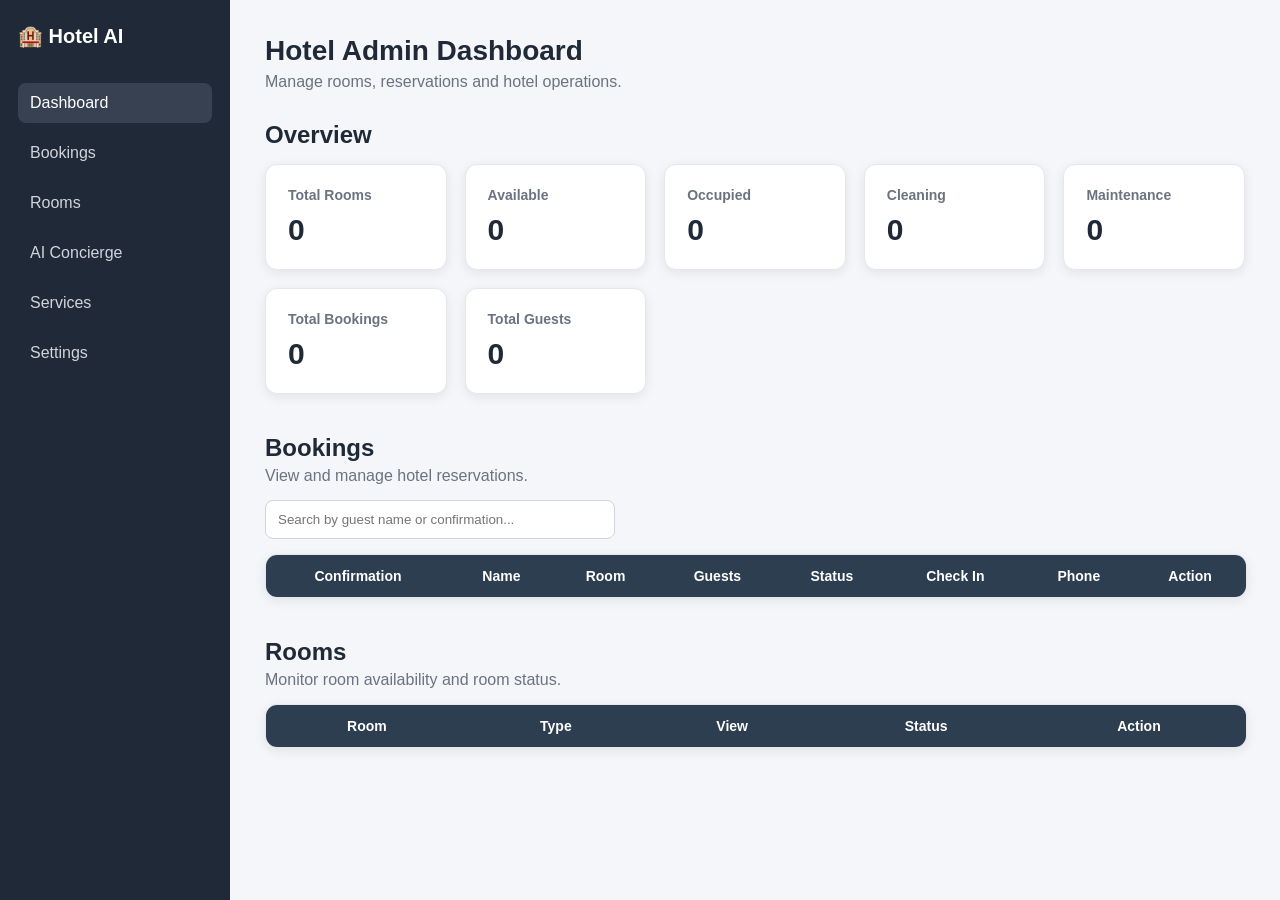
==== admin/index.html @ f5a08941 "Initial public hotel concierge demo" ====
<!DOCTYPE html>
<html lang="en">

<head>
    <meta charset="UTF-8">
    <meta name="viewport" content="width=device-width, initial-scale=1.0">

    <title>Hotel Admin Dashboard</title>

    <link rel="stylesheet" href="style.css">
</head>

<body>

    <div class="dashboard-layout">

        <!-- SIDEBAR -->
        <aside class="sidebar">

            <div class="sidebar-brand">
                🏨 Hotel AI
            </div>

            <nav class="sidebar-nav">

                <a href="#dashboard" class="active">
                    Dashboard
                </a>

                <a href="#bookingsSection">
                    Bookings
                </a>

                <a href="#roomsSection">
                    Rooms
                </a>

                <a href="#">
                    AI Concierge
                </a>

                <a href="#">
                    Services
                </a>

                <a href="#">
                    Settings
                </a>

            </nav>

        </aside>


        <!-- MAIN DASHBOARD -->
        <main class="main-content" id="dashboard">

            <!-- HEADER -->
            <div class="page-header">

                <div>
                    <h1>Hotel Admin Dashboard</h1>

                    <p>
                        Manage rooms, reservations and hotel operations.
                    </p>
                </div>

            </div>


            <!-- STATISTICS -->
            <section class="overview-section">

                <div class="section-header">
                    <h2>Overview</h2>
                </div>

                <div class="stats">

                    <div class="card">
                        <h3>Total Rooms</h3>
                        <p id="totalRooms">0</p>
                    </div>

                    <div class="card">
                        <h3>Available</h3>
                        <p id="availableRooms">0</p>
                    </div>

                    <div class="card">
                        <h3>Occupied</h3>
                        <p id="occupiedRooms">0</p>
                    </div>

                    <div class="card">
                        <h3>Cleaning</h3>
                        <p id="cleaningRooms">0</p>
                    </div>

                    <div class="card">
                        <h3>Maintenance</h3>
                        <p id="maintenanceRooms">0</p>
                    </div>

                    <div class="card">
                        <h3>Total Bookings</h3>
                        <p id="totalBookings">0</p>
                    </div>

                    <div class="card">
                        <h3>Total Guests</h3>
                        <p id="totalGuests">0</p>
                    </div>

                </div>

            </section>


            <!-- BOOKINGS -->
            <section id="bookingsSection">

                <div class="section-header">

                    <div>
                        <h2>Bookings</h2>

                        <p>
                            View and manage hotel reservations.
                        </p>
                    </div>

                </div>


                <!-- SEARCH -->
                <div class="table-toolbar">

                    <input
                        type="text"
                        id="search"
                        placeholder="Search by guest name or confirmation..."
                        onkeyup="filterBookings()"
                    >

                </div>


                <!-- BOOKINGS TABLE -->
                <div class="table-container">

                    <table>

                        <thead>

                            <tr>
                                <th>Confirmation</th>
                                <th>Name</th>
                                <th>Room</th>
                                <th>Guests</th>
                                <th>Status</th>
                                <th>Check In</th>
                                <th>Phone</th>
                                <th>Action</th>
                            </tr>

                        </thead>

                        <tbody id="bookings"></tbody>

                    </table>

                </div>

            </section>


            <!-- ROOMS -->
            <section id="roomsSection">

                <div class="section-header">

                    <div>
                        <h2>Rooms</h2>

                        <p>
                            Monitor room availability and room status.
                        </p>
                    </div>

                </div>


                <div class="table-container">

                    <table id="roomsTable">

                        <thead>

                            <tr>
                                <th>Room</th>
                                <th>Type</th>
                                <th>View</th>
                                <th>Status</th>
                                <th>Action</th>
                            </tr>

                        </thead>

                        <tbody id="roomsBody"></tbody>

                    </table>

                </div>

            </section>

        </main>

    </div>


    <!-- BOOKING EDIT MODAL -->
    <div
        id="editModal"
        class="modal"
        style="display:none;"
    >

        <div class="modal-content">

            <div class="modal-header">

                <h3>Edit Booking</h3>

            </div>


            <div class="modal-body">

                <label for="editPhone">
                    Phone
                </label>

                <input
                    type="text"
                    id="editPhone"
                >


                <label for="editRoom">
                    Room
                </label>

                <select id="editRoom">

                    <option value="Not Assigned">
                        Not Assigned
                    </option>

                </select>

            </div>


            <div class="modal-actions">

                <button
                    class="button-primary"
                    onclick="saveEdit()"
                >
                    Save
                </button>

                <button
                    class="button-secondary"
                    onclick="closeEdit()"
                >
                    Cancel
                </button>

            </div>

        </div>

    </div>


    <!-- ROOM EDIT MODAL -->
    <div
        id="roomEditModal"
        class="modal"
        style="display:none;"
    >

        <div class="modal-content">

            <div class="modal-header">

                <h3>Edit Room</h3>

            </div>


            <div class="modal-body">

                <label for="editRoomType">
                    Type
                </label>

                <select id="editRoomType">

                    <option value="Standard">
                        Standard
                    </option>

                    <option value="Deluxe">
                        Deluxe
                    </option>

                    <option value="Suite">
                        Suite
                    </option>

                </select>


                <label for="editRoomView">
                    View
                </label>

                <select id="editRoomView">

                    <option value="City">
                        City
                    </option>

                    <option value="Lake">
                        Lake
                    </option>

                </select>


                <label for="editRoomStatus">
                    Status
                </label>

                <select id="editRoomStatus">

                    <option value="Available">
                        Available
                    </option>

                    <option value="Occupied">
                        Occupied
                    </option>

                    <option value="Cleaning">
                        Cleaning
                    </option>

                    <option value="Maintenance">
                        Maintenance
                    </option>

                </select>

            </div>


            <div class="modal-actions">

                <button
                    class="button-primary"
                    onclick="saveRoomEdit()"
                >
                    Save
                </button>

                <button
                    class="button-secondary"
                    onclick="closeRoomEdit()"
                >
                    Cancel
                </button>

            </div>

        </div>

    </div>


    <script src="admin.js"></script>

</body>

</html>
---- admin/style.css ----
body {
    font-family: Arial, Helvetica, sans-serif;
    background: #f4f6f9;
    margin: 0;
    color: #1f2937;
}


/* DASHBOARD LAYOUT */

.dashboard-layout {
    display: flex;
    min-height: 100vh;
}


/* SIDEBAR */

.sidebar {
    width: 230px;
    background: #1f2937;
    color: white;
    padding: 24px 18px;
    box-sizing: border-box;
}

.sidebar-brand {
    font-size: 20px;
    font-weight: bold;
    margin-bottom: 35px;
}

.sidebar-nav {
    display: flex;
    flex-direction: column;
    gap: 10px;
}

.sidebar-nav a {
    color: #d1d5db;
    text-decoration: none;
    padding: 11px 12px;
    border-radius: 8px;
    transition: 0.2s;
}

.sidebar-nav a:hover,
.sidebar-nav a.active {
    background: #374151;
    color: white;
}


/* MAIN CONTENT */

.main-content {
    flex: 1;
    padding: 35px;
    box-sizing: border-box;
}

.page-header {
    margin-bottom: 30px;
}

.page-header h1 {
    margin: 0;
    text-align: left;
    color: #1f2937;
    font-size: 28px;
}

.page-header p {
    margin: 6px 0 0 0;
    color: #6b7280;
}


/* SECTIONS */

section {
    margin-bottom: 40px;
}

.section-header {
    margin-bottom: 15px;
}

.section-header h2 {
    margin: 0;
    color: #1f2937;
}

.section-header p {
    margin: 5px 0 0 0;
    color: #6b7280;
}


/* STATISTICS */

.stats {
    display: grid;
    grid-template-columns: repeat(auto-fit, minmax(180px, 1fr));
    gap: 18px;
    margin-bottom: 35px;
}

.card {
    background: white;
    padding: 22px;
    border-radius: 12px;
    box-shadow: 0 3px 12px rgba(0, 0, 0, 0.08);
    border: 1px solid #e5e7eb;
}

.card h3 {
    margin: 0;
    color: #6b7280;
    font-size: 14px;
    font-weight: 600;
}

.card p {
    font-size: 30px;
    font-weight: bold;
    margin: 10px 0 0 0;
    color: #1f2937;
}


/* SEARCH / TOOLBAR */

.table-toolbar {
    margin-bottom: 15px;
}

.table-toolbar input {
    padding: 11px 12px;
    width: 350px;
    max-width: 100%;
    border-radius: 8px;
    border: 1px solid #d1d5db;
    box-sizing: border-box;
    background: white;
    color: #1f2937;
}

.table-toolbar input:focus {
    outline: none;
    border-color: #64748b;
}


/* TABLE WRAPPER */

.table-container {
    width: 100%;
    overflow-x: auto;
    background: white;
    border-radius: 12px;
    box-shadow: 0 3px 12px rgba(0, 0, 0, 0.08);
    border: 1px solid #e5e7eb;
}


/* TABLES */

table {
    width: 100%;
    border-collapse: collapse;
    background: white;
}

th {
    background: #2c3e50;
    color: white;
    padding: 13px 12px;
    text-align: center;
    font-size: 14px;
}

td {
    padding: 12px;
    text-align: center;
    border-bottom: 1px solid #e5e7eb;
}

tr:nth-child(even) {
    background: #f9fafb;
}

tbody tr:hover {
    background: #f3f4f6;
}


/* BUTTONS */

button {
    border: none;
    padding: 8px 14px;
    border-radius: 7px;
    cursor: pointer;
    transition: 0.2s;
    font-weight: 600;
}

button:hover {
    opacity: 0.9;
}

.button-primary {
    background: #2563eb;
    color: white;
}

.button-secondary {
    background: #e5e7eb;
    color: #1f2937;
}


/* DEFAULT TABLE ACTION BUTTONS */

td button {
    background: #334155;
    color: white;
    margin: 2px;
}

td button:hover {
    background: #1e293b;
}


/* SELECTS */

select {
    padding: 7px 10px;
    border-radius: 7px;
    border: 1px solid #d1d5db;
    font-weight: 600;
    cursor: pointer;
}


/* BOOKING STATUS COLORS */

.status-pending {
    background: #facc15;
}

.status-confirmed {
    background: #86efac;
}

.status-checkedin {
    background: #7dd3fc;
}

.status-checkedout {
    background: #d1d5db;
}

.status-cancelled {
    background: #fca5a5;
}

/* ROOM STATUS BADGES */

.room-status {
    display: inline-block;
    padding: 6px 10px;
    border-radius: 20px;
    font-size: 13px;
    font-weight: 600;
}

.room-available {
    background: #dcfce7;
    color: #166534;
}

.room-occupied {
    background: #fee2e2;
    color: #991b1b;
}

.room-cleaning {
    background: #fef3c7;
    color: #92400e;
}

.room-maintenance {
    background: #e5e7eb;
    color: #374151;
}


/* MODALS */

.modal {
    position: fixed;
    inset: 0;
    background: rgba(15, 23, 42, 0.55);
    justify-content: center;
    align-items: center;
    padding: 20px;
    box-sizing: border-box;
    z-index: 1000;
}

.modal-content {
    width: 100%;
    max-width: 380px;
    background: white;
    border-radius: 14px;
    padding: 24px;
    box-shadow: 0 20px 45px rgba(0, 0, 0, 0.2);
}

.modal-header h3 {
    margin-top: 0;
    margin-bottom: 20px;
    color: #1f2937;
}

.modal-body {
    display: flex;
    flex-direction: column;
}

.modal-body label {
    margin-bottom: 6px;
    color: #374151;
    font-weight: 600;
}

.modal-body input,
.modal-body select {
    width: 100%;
    box-sizing: border-box;
    padding: 10px;
    margin-bottom: 16px;
    border: 1px solid #d1d5db;
    border-radius: 8px;
    background: white;
}

.modal-actions {
    display: flex;
    justify-content: flex-end;
    gap: 10px;
    margin-top: 5px;
}


/* RESPONSIVE */

@media (max-width: 900px) {

    .dashboard-layout {
        flex-direction: column;
    }

    .sidebar {
        width: 100%;
    }

    .sidebar-nav {
        flex-direction: row;
        flex-wrap: wrap;
    }

    .main-content {
        padding: 24px;
    }
}

@media (max-width: 600px) {

    .main-content {
        padding: 16px;
    }

    .stats {
        grid-template-columns: 1fr;
    }

    .page-header h1 {
        font-size: 24px;
    }

    .table-toolbar input {
        width: 100%;
    }
}
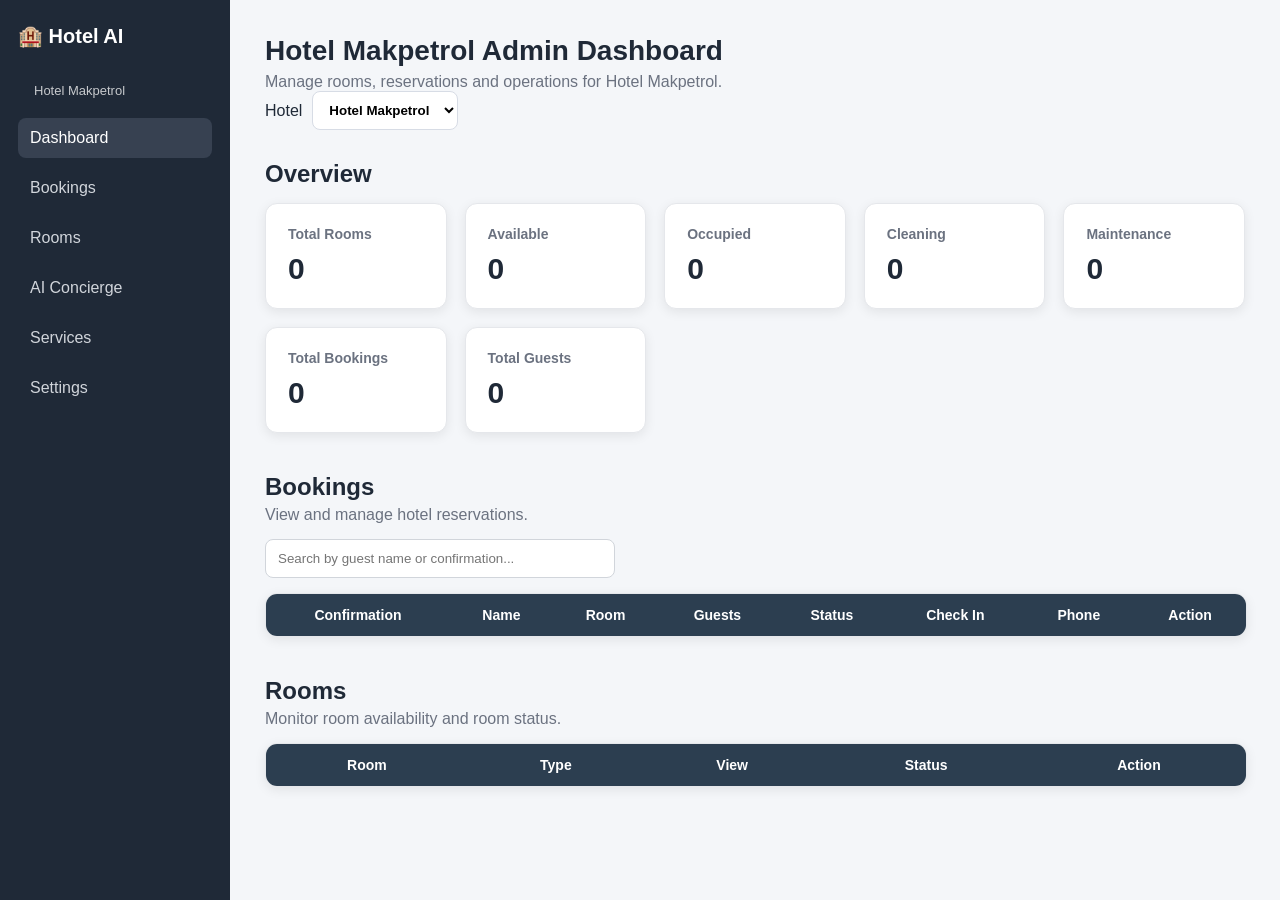
==== commit 45780d11: "Add multi-hotel admin dashboard" ====
--- a/admin/index.html
+++ b/admin/index.html
@@ -1,50 +1,102 @@
 <!DOCTYPE html>
+
 <html lang="en">
 
 <head>
+
     <meta charset="UTF-8">
-    <meta name="viewport" content="width=device-width, initial-scale=1.0">
-
-    <title>Hotel Admin Dashboard</title>
-
-    <link rel="stylesheet" href="style.css">
+
+    <meta
+        name="viewport"
+        content="width=device-width, initial-scale=1.0"
+    >
+
+    <title>
+        Hotel Admin Dashboard
+    </title>
+
+    <link
+        rel="stylesheet"
+        href="style.css"
+    >
+
 </head>
 
 <body>
 
     <div class="dashboard-layout">
 
+
         <!-- SIDEBAR -->
+
         <aside class="sidebar">
 
             <div class="sidebar-brand">
+
                 🏨 Hotel AI
-            </div>
+
+            </div>
+
+
+            <div
+                id="sidebarHotelName"
+                style="
+                    margin: 0 0 20px;
+                    padding: 0 16px;
+                    font-size: 13px;
+                    opacity: 0.75;
+                "
+            >
+
+                Hotel Makpetrol
+
+            </div>
+
 
             <nav class="sidebar-nav">
 
-                <a href="#dashboard" class="active">
+                <a
+                    href="#dashboard"
+                    class="active"
+                >
+
                     Dashboard
+
                 </a>
 
+
                 <a href="#bookingsSection">
+
                     Bookings
+
                 </a>
 
+
                 <a href="#roomsSection">
+
                     Rooms
+
                 </a>
 
+
                 <a href="#">
+
                     AI Concierge
+
                 </a>
 
+
                 <a href="#">
+
                     Services
+
                 </a>
 
+
                 <a href="#">
+
                     Settings
+
                 </a>
 
             </nav>
@@ -52,89 +104,233 @@
         </aside>
 
 
+
         <!-- MAIN DASHBOARD -->
-        <main class="main-content" id="dashboard">
+
+        <main
+            class="main-content"
+            id="dashboard"
+        >
+
 
             <!-- HEADER -->
+
             <div class="page-header">
 
+
                 <div>
-                    <h1>Hotel Admin Dashboard</h1>
-
-                    <p>
-                        Manage rooms, reservations and hotel operations.
+
+                    <h1 id="hotelDashboardTitle">
+
+                        Hotel Makpetrol
+                        Admin Dashboard
+
+                    </h1>
+
+
+                    <p id="hotelDashboardSubtitle">
+
+                        Manage rooms,
+                        reservations and
+                        hotel operations.
+
                     </p>
-                </div>
-
-            </div>
+
+                </div>
+
+
+
+                <!-- HOTEL SELECTOR -->
+
+                <div
+                    style="
+                        display: flex;
+                        align-items: center;
+                        gap: 10px;
+                    "
+                >
+
+                    <label for="hotelSelector">
+
+                        Hotel
+
+                    </label>
+
+
+                    <select
+                        id="hotelSelector"
+                        onchange="changeHotel(this.value)"
+                        style="
+                            padding: 10px 12px;
+                            border-radius: 8px;
+                            border: 1px solid #d7dce5;
+                            background: white;
+                            cursor: pointer;
+                        "
+                    >
+
+                        <option value="makpetrol">
+
+                            Hotel Makpetrol
+
+                        </option>
+
+
+                        <option value="belica">
+
+                            Hotel Belica
+
+                        </option>
+
+                    </select>
+
+                </div>
+
+            </div>
+
 
 
             <!-- STATISTICS -->
+
             <section class="overview-section">
 
                 <div class="section-header">
-                    <h2>Overview</h2>
-                </div>
+
+                    <h2>
+                        Overview
+                    </h2>
+
+                </div>
+
 
                 <div class="stats">
 
+
                     <div class="card">
-                        <h3>Total Rooms</h3>
-                        <p id="totalRooms">0</p>
-                    </div>
+
+                        <h3>
+                            Total Rooms
+                        </h3>
+
+                        <p id="totalRooms">
+                            0
+                        </p>
+
+                    </div>
+
 
                     <div class="card">
-                        <h3>Available</h3>
-                        <p id="availableRooms">0</p>
-                    </div>
+
+                        <h3>
+                            Available
+                        </h3>
+
+                        <p id="availableRooms">
+                            0
+                        </p>
+
+                    </div>
+
 
                     <div class="card">
-                        <h3>Occupied</h3>
-                        <p id="occupiedRooms">0</p>
-                    </div>
+
+                        <h3>
+                            Occupied
+                        </h3>
+
+                        <p id="occupiedRooms">
+                            0
+                        </p>
+
+                    </div>
+
 
                     <div class="card">
-                        <h3>Cleaning</h3>
-                        <p id="cleaningRooms">0</p>
-                    </div>
+
+                        <h3>
+                            Cleaning
+                        </h3>
+
+                        <p id="cleaningRooms">
+                            0
+                        </p>
+
+                    </div>
+
 
                     <div class="card">
-                        <h3>Maintenance</h3>
-                        <p id="maintenanceRooms">0</p>
-                    </div>
+
+                        <h3>
+                            Maintenance
+                        </h3>
+
+                        <p id="maintenanceRooms">
+                            0
+                        </p>
+
+                    </div>
+
 
                     <div class="card">
-                        <h3>Total Bookings</h3>
-                        <p id="totalBookings">0</p>
-                    </div>
+
+                        <h3>
+                            Total Bookings
+                        </h3>
+
+                        <p id="totalBookings">
+                            0
+                        </p>
+
+                    </div>
+
 
                     <div class="card">
-                        <h3>Total Guests</h3>
-                        <p id="totalGuests">0</p>
-                    </div>
+
+                        <h3>
+                            Total Guests
+                        </h3>
+
+                        <p id="totalGuests">
+                            0
+                        </p>
+
+                    </div>
+
 
                 </div>
 
             </section>
 
 
+
             <!-- BOOKINGS -->
+
             <section id="bookingsSection">
 
+
                 <div class="section-header">
 
                     <div>
-                        <h2>Bookings</h2>
+
+                        <h2>
+                            Bookings
+                        </h2>
 
                         <p>
-                            View and manage hotel reservations.
-                        </p>
-                    </div>
-
-                </div>
+
+                            View and manage
+                            hotel reservations.
+
+                        </p>
+
+                    </div>
+
+                </div>
+
 
 
                 <!-- SEARCH -->
+
                 <div class="table-toolbar">
 
                     <input
@@ -147,7 +343,9 @@
                 </div>
 
 
+
                 <!-- BOOKINGS TABLE -->
+
                 <div class="table-container">
 
                     <table>
@@ -155,19 +353,47 @@
                         <thead>
 
                             <tr>
-                                <th>Confirmation</th>
-                                <th>Name</th>
-                                <th>Room</th>
-                                <th>Guests</th>
-                                <th>Status</th>
-                                <th>Check In</th>
-                                <th>Phone</th>
-                                <th>Action</th>
+
+                                <th>
+                                    Confirmation
+                                </th>
+
+                                <th>
+                                    Name
+                                </th>
+
+                                <th>
+                                    Room
+                                </th>
+
+                                <th>
+                                    Guests
+                                </th>
+
+                                <th>
+                                    Status
+                                </th>
+
+                                <th>
+                                    Check In
+                                </th>
+
+                                <th>
+                                    Phone
+                                </th>
+
+                                <th>
+                                    Action
+                                </th>
+
                             </tr>
 
                         </thead>
 
-                        <tbody id="bookings"></tbody>
+
+                        <tbody id="bookings">
+
+                        </tbody>
 
                     </table>
 
@@ -176,20 +402,32 @@
             </section>
 
 
+
             <!-- ROOMS -->
+
             <section id="roomsSection">
 
+
                 <div class="section-header">
 
                     <div>
-                        <h2>Rooms</h2>
+
+                        <h2>
+                            Rooms
+                        </h2>
 
                         <p>
-                            Monitor room availability and room status.
-                        </p>
-                    </div>
-
-                </div>
+
+                            Monitor room
+                            availability and
+                            room status.
+
+                        </p>
+
+                    </div>
+
+                </div>
+
 
 
                 <div class="table-container">
@@ -199,16 +437,35 @@
                         <thead>
 
                             <tr>
-                                <th>Room</th>
-                                <th>Type</th>
-                                <th>View</th>
-                                <th>Status</th>
-                                <th>Action</th>
+
+                                <th>
+                                    Room
+                                </th>
+
+                                <th>
+                                    Type
+                                </th>
+
+                                <th>
+                                    View
+                                </th>
+
+                                <th>
+                                    Status
+                                </th>
+
+                                <th>
+                                    Action
+                                </th>
+
                             </tr>
 
                         </thead>
 
-                        <tbody id="roomsBody"></tbody>
+
+                        <tbody id="roomsBody">
+
+                        </tbody>
 
                     </table>
 
@@ -221,7 +478,9 @@
     </div>
 
 
+
     <!-- BOOKING EDIT MODAL -->
+
     <div
         id="editModal"
         class="modal"
@@ -230,18 +489,26 @@
 
         <div class="modal-content">
 
+
             <div class="modal-header">
 
-                <h3>Edit Booking</h3>
-
-            </div>
+                <h3>
+                    Edit Booking
+                </h3>
+
+            </div>
+
 
 
             <div class="modal-body">
 
+
                 <label for="editPhone">
+
                     Phone
+
                 </label>
+
 
                 <input
                     type="text"
@@ -249,37 +516,52 @@
                 >
 
 
+
                 <label for="editRoom">
+
                     Room
+
                 </label>
 
+
                 <select id="editRoom">
 
                     <option value="Not Assigned">
+
                         Not Assigned
+
                     </option>
 
                 </select>
 
-            </div>
+
+            </div>
+
 
 
             <div class="modal-actions">
+
 
                 <button
                     class="button-primary"
                     onclick="saveEdit()"
                 >
+
                     Save
+
                 </button>
+
 
                 <button
                     class="button-secondary"
                     onclick="closeEdit()"
                 >
+
                     Cancel
+
                 </button>
 
+
             </div>
 
         </div>
@@ -287,7 +569,9 @@
     </div>
 
 
+
     <!-- ROOM EDIT MODAL -->
+
     <div
         id="roomEditModal"
         class="modal"
@@ -296,96 +580,146 @@
 
         <div class="modal-content">
 
+
             <div class="modal-header">
 
-                <h3>Edit Room</h3>
-
-            </div>
+                <h3>
+                    Edit Room
+                </h3>
+
+            </div>
+
 
 
             <div class="modal-body">
 
+
                 <label for="editRoomType">
+
                     Type
+
                 </label>
 
+
                 <select id="editRoomType">
 
                     <option value="Standard">
+
                         Standard
-                    </option>
+
+                    </option>
+
 
                     <option value="Deluxe">
+
                         Deluxe
-                    </option>
+
+                    </option>
+
 
                     <option value="Suite">
+
                         Suite
+
                     </option>
 
                 </select>
 
 
+
                 <label for="editRoomView">
+
                     View
+
                 </label>
 
+
                 <select id="editRoomView">
 
                     <option value="City">
+
                         City
-                    </option>
+
+                    </option>
+
 
                     <option value="Lake">
+
                         Lake
+
                     </option>
 
                 </select>
 
 
+
                 <label for="editRoomStatus">
+
                     Status
+
                 </label>
 
+
                 <select id="editRoomStatus">
 
+
                     <option value="Available">
+
                         Available
-                    </option>
+
+                    </option>
+
 
                     <option value="Occupied">
+
                         Occupied
-                    </option>
+
+                    </option>
+
 
                     <option value="Cleaning">
+
                         Cleaning
-                    </option>
+
+                    </option>
+
 
                     <option value="Maintenance">
+
                         Maintenance
-                    </option>
+
+                    </option>
+
 
                 </select>
 
             </div>
 
 
+
             <div class="modal-actions">
+
 
                 <button
                     class="button-primary"
                     onclick="saveRoomEdit()"
                 >
+
                     Save
+
                 </button>
+
 
                 <button
                     class="button-secondary"
                     onclick="closeRoomEdit()"
                 >
+
                     Cancel
+
                 </button>
 
+
             </div>
 
         </div>
@@ -393,6 +727,7 @@
     </div>
 
 
+
     <script src="admin.js"></script>
 
 </body>
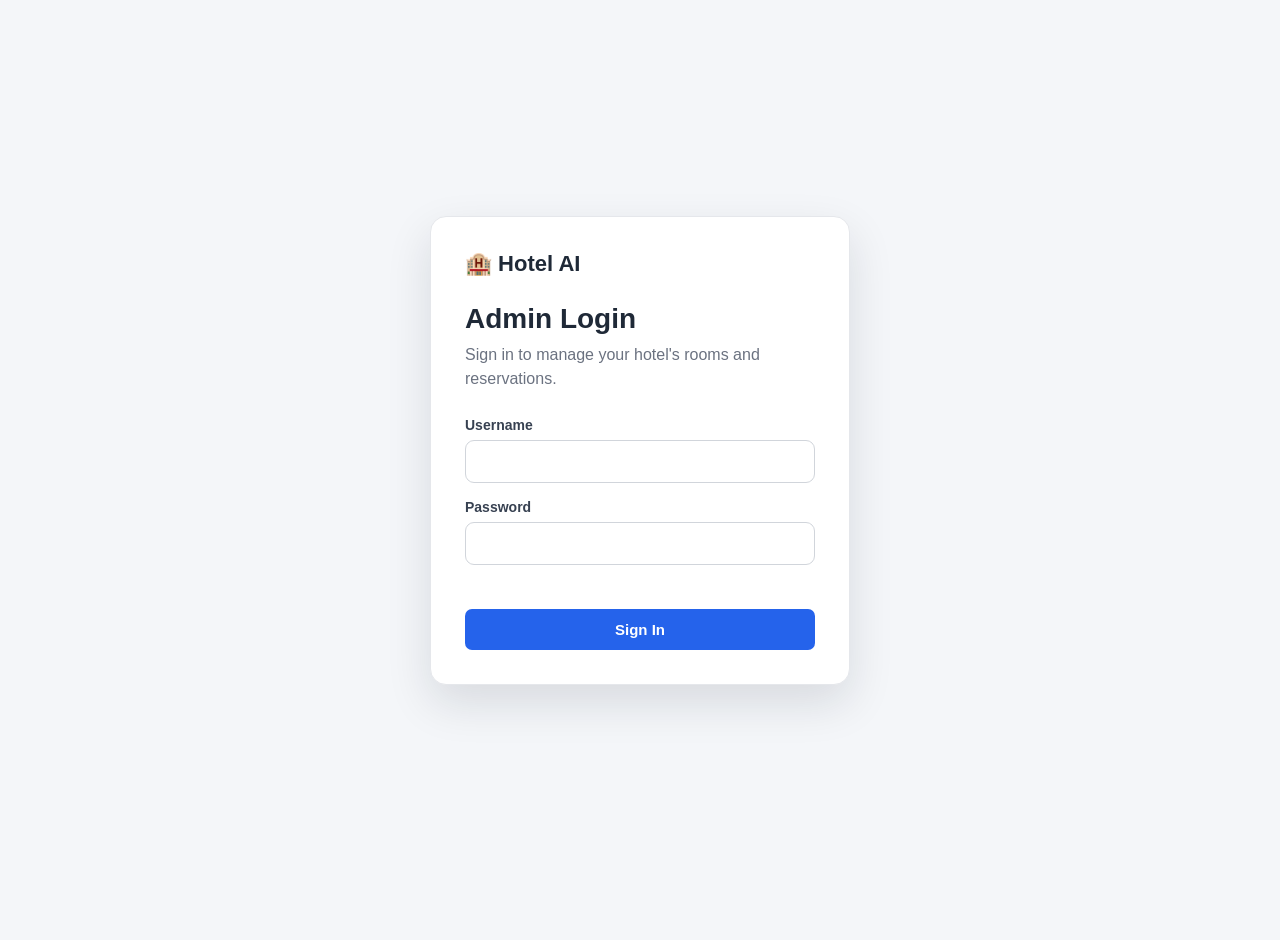
==== commit 18cffdaa: "Update admin dashboard" ====
--- a/admin/index.html
+++ b/admin/index.html
@@ -1,57 +1,96 @@
 <!DOCTYPE html>
-
 <html lang="en">
-
 <head>
-
     <meta charset="UTF-8">
-
-    <meta
-        name="viewport"
-        content="width=device-width, initial-scale=1.0"
+    <meta name="viewport" content="width=device-width, initial-scale=1.0">
+    <title>Hotel Admin Login</title>
+    <link rel="stylesheet" href="style.css">
+</head>
+
+<body>
+
+    <!-- LOGIN SCREEN -->
+    <section id="loginScreen" class="login-screen">
+
+        <div class="login-card">
+
+            <div class="login-brand">
+                🏨 Hotel AI
+            </div>
+
+            <h1>Admin Login</h1>
+
+            <p class="login-subtitle">
+                Sign in to manage your hotel's rooms and reservations.
+            </p>
+
+            <form id="loginForm" class="login-form">
+
+                <label for="loginUsername">
+                    Username
+                </label>
+
+                <input
+                    type="text"
+                    id="loginUsername"
+                    name="username"
+                    autocomplete="username"
+                    required
+                >
+
+                <label for="loginPassword">
+                    Password
+                </label>
+
+                <input
+                    type="password"
+                    id="loginPassword"
+                    name="password"
+                    autocomplete="current-password"
+                    required
+                >
+
+                <div
+                    id="loginError"
+                    class="login-error"
+                    aria-live="polite"
+                ></div>
+
+                <button
+                    type="submit"
+                    id="loginButton"
+                    class="login-button"
+                >
+                    Sign In
+                </button>
+
+            </form>
+
+        </div>
+
+    </section>
+
+
+    <!-- DASHBOARD -->
+    <div
+        id="dashboardApp"
+        class="dashboard-layout"
+        hidden
     >
 
-    <title>
-        Hotel Admin Dashboard
-    </title>
-
-    <link
-        rel="stylesheet"
-        href="style.css"
-    >
-
-</head>
-
-<body>
-
-    <div class="dashboard-layout">
-
-
         <!-- SIDEBAR -->
-
         <aside class="sidebar">
 
             <div class="sidebar-brand">
-
                 🏨 Hotel AI
-
-            </div>
-
+            </div>
 
             <div
                 id="sidebarHotelName"
-                style="
-                    margin: 0 0 20px;
-                    padding: 0 16px;
-                    font-size: 13px;
-                    opacity: 0.75;
-                "
+                class="sidebar-hotel-name"
             >
-
-                Hotel Makpetrol
-
-            </div>
-
+                Hotel
+            </div>
 
             <nav class="sidebar-nav">
 
@@ -59,139 +98,94 @@
                     href="#dashboard"
                     class="active"
                 >
-
                     Dashboard
-
                 </a>
 
-
                 <a href="#bookingsSection">
-
                     Bookings
-
                 </a>
 
-
                 <a href="#roomsSection">
-
                     Rooms
-
                 </a>
 
-
                 <a href="#">
-
                     AI Concierge
-
                 </a>
 
-
                 <a href="#">
-
                     Services
-
                 </a>
 
-
                 <a href="#">
-
                     Settings
-
                 </a>
 
             </nav>
 
+            <div class="sidebar-footer">
+
+                <div class="logged-user">
+
+                    <span class="logged-user-label">
+                        Signed in as
+                    </span>
+
+                    <strong id="loggedUsername">
+                        Admin
+                    </strong>
+
+                </div>
+
+                <button
+                    type="button"
+                    class="logout-button"
+                    onclick="logout()"
+                >
+                    Logout
+                </button>
+
+            </div>
+
         </aside>
 
 
-
-        <!-- MAIN DASHBOARD -->
-
+        <!-- MAIN CONTENT -->
         <main
             class="main-content"
             id="dashboard"
         >
 
-
             <!-- HEADER -->
-
             <div class="page-header">
 
-
                 <div>
 
                     <h1 id="hotelDashboardTitle">
-
-                        Hotel Makpetrol
-                        Admin Dashboard
-
+                        Hotel Admin Dashboard
                     </h1>
 
-
                     <p id="hotelDashboardSubtitle">
-
-                        Manage rooms,
-                        reservations and
-                        hotel operations.
-
+                        Manage rooms, reservations and hotel operations.
                     </p>
 
                 </div>
 
-
-
-                <!-- HOTEL SELECTOR -->
-
-                <div
-                    style="
-                        display: flex;
-                        align-items: center;
-                        gap: 10px;
-                    "
-                >
-
-                    <label for="hotelSelector">
-
+                <div class="header-account">
+
+                    <span
+                        id="headerHotelBadge"
+                        class="hotel-badge"
+                    >
                         Hotel
-
-                    </label>
-
-
-                    <select
-                        id="hotelSelector"
-                        onchange="changeHotel(this.value)"
-                        style="
-                            padding: 10px 12px;
-                            border-radius: 8px;
-                            border: 1px solid #d7dce5;
-                            background: white;
-                            cursor: pointer;
-                        "
-                    >
-
-                        <option value="makpetrol">
-
-                            Hotel Makpetrol
-
-                        </option>
-
-
-                        <option value="belica">
-
-                            Hotel Belica
-
-                        </option>
-
-                    </select>
-
-                </div>
-
-            </div>
-
-
-
-            <!-- STATISTICS -->
-
+                    </span>
+
+                </div>
+
+            </div>
+
+
+            <!-- OVERVIEW -->
             <section class="overview-section">
 
                 <div class="section-header">
@@ -202,111 +196,50 @@
 
                 </div>
 
-
                 <div class="stats">
 
-
-                    <div class="card">
-
-                        <h3>
-                            Total Rooms
-                        </h3>
-
-                        <p id="totalRooms">
-                            0
-                        </p>
-
-                    </div>
-
-
-                    <div class="card">
-
-                        <h3>
-                            Available
-                        </h3>
-
-                        <p id="availableRooms">
-                            0
-                        </p>
-
-                    </div>
-
-
-                    <div class="card">
-
-                        <h3>
-                            Occupied
-                        </h3>
-
-                        <p id="occupiedRooms">
-                            0
-                        </p>
-
-                    </div>
-
-
-                    <div class="card">
-
-                        <h3>
-                            Cleaning
-                        </h3>
-
-                        <p id="cleaningRooms">
-                            0
-                        </p>
-
-                    </div>
-
-
-                    <div class="card">
-
-                        <h3>
-                            Maintenance
-                        </h3>
-
-                        <p id="maintenanceRooms">
-                            0
-                        </p>
-
-                    </div>
-
-
-                    <div class="card">
-
-                        <h3>
-                            Total Bookings
-                        </h3>
-
-                        <p id="totalBookings">
-                            0
-                        </p>
-
-                    </div>
-
-
-                    <div class="card">
-
-                        <h3>
-                            Total Guests
-                        </h3>
-
-                        <p id="totalGuests">
-                            0
-                        </p>
-
-                    </div>
-
+                    <div class="card">
+                        <h3>Total Rooms</h3>
+                        <p id="totalRooms">0</p>
+                    </div>
+
+                    <div class="card">
+                        <h3>Available</h3>
+                        <p id="availableRooms">0</p>
+                    </div>
+
+                    <div class="card">
+                        <h3>Occupied</h3>
+                        <p id="occupiedRooms">0</p>
+                    </div>
+
+                    <div class="card">
+                        <h3>Cleaning</h3>
+                        <p id="cleaningRooms">0</p>
+                    </div>
+
+                    <div class="card">
+                        <h3>Maintenance</h3>
+                        <p id="maintenanceRooms">0</p>
+                    </div>
+
+                    <div class="card">
+                        <h3>Total Bookings</h3>
+                        <p id="totalBookings">0</p>
+                    </div>
+
+                    <div class="card">
+                        <h3>Total Guests</h3>
+                        <p id="totalGuests">0</p>
+                    </div>
 
                 </div>
 
             </section>
 
 
-
             <!-- BOOKINGS -->
-
             <section id="bookingsSection">
-
 
                 <div class="section-header">
 
@@ -317,34 +250,39 @@
                         </h2>
 
                         <p>
-
-                            View and manage
-                            hotel reservations.
-
+                            View and manage hotel reservations.
                         </p>
 
                     </div>
 
                 </div>
 
-
-
-                <!-- SEARCH -->
 
                 <div class="table-toolbar">
 
                     <input
                         type="text"
                         id="search"
-                        placeholder="Search by guest name or confirmation..."
-                        onkeyup="filterBookings()"
+                        placeholder="Search by guest, confirmation, phone or room..."
+                        oninput="filterBookings()"
                     >
 
-                </div>
-
-
-
-                <!-- BOOKINGS TABLE -->
+                    <select
+                        id="statusFilter"
+                        onchange="filterBookings()"
+                        aria-label="Filter bookings by status"
+                    >
+                        <option value="All">All Statuses</option>
+                        <option value="Pending">Pending</option>
+                        <option value="Confirmed">Confirmed</option>
+                        <option value="Checked In">Checked In</option>
+                        <option value="Checked Out">Checked Out</option>
+                        <option value="Cancelled">Cancelled</option>
+                        <option value="Expired">Expired</option>
+                    </select>
+
+                </div>
+
 
                 <div class="table-container">
 
@@ -353,46 +291,20 @@
                         <thead>
 
                             <tr>
-
-                                <th>
-                                    Confirmation
-                                </th>
-
-                                <th>
-                                    Name
-                                </th>
-
-                                <th>
-                                    Room
-                                </th>
-
-                                <th>
-                                    Guests
-                                </th>
-
-                                <th>
-                                    Status
-                                </th>
-
-                                <th>
-                                    Check In
-                                </th>
-
-                                <th>
-                                    Phone
-                                </th>
-
-                                <th>
-                                    Action
-                                </th>
-
+                                <th>Confirmation</th>
+                                <th>Name</th>
+                                <th>Room</th>
+                                <th>Guests</th>
+                                <th>Status</th>
+                                <th>Check In</th>
+                                <th>Check Out</th>
+                                <th>Phone</th>
+                                <th>Action</th>
                             </tr>
 
                         </thead>
 
-
                         <tbody id="bookings">
-
                         </tbody>
 
                     </table>
@@ -402,11 +314,8 @@
             </section>
 
 
-
             <!-- ROOMS -->
-
             <section id="roomsSection">
-
 
                 <div class="section-header">
 
@@ -417,11 +326,7 @@
                         </h2>
 
                         <p>
-
-                            Monitor room
-                            availability and
-                            room status.
-
+                            Monitor room availability and room status.
                         </p>
 
                     </div>
@@ -429,7 +334,6 @@
                 </div>
 
 
-
                 <div class="table-container">
 
                     <table id="roomsTable">
@@ -437,34 +341,16 @@
                         <thead>
 
                             <tr>
-
-                                <th>
-                                    Room
-                                </th>
-
-                                <th>
-                                    Type
-                                </th>
-
-                                <th>
-                                    View
-                                </th>
-
-                                <th>
-                                    Status
-                                </th>
-
-                                <th>
-                                    Action
-                                </th>
-
+                                <th>Room</th>
+                                <th>Type</th>
+                                <th>View</th>
+                                <th>Status</th>
+                                <th>Action</th>
                             </tr>
 
                         </thead>
 
-
                         <tbody id="roomsBody">
-
                         </tbody>
 
                     </table>
@@ -478,9 +364,7 @@
     </div>
 
 
-
     <!-- BOOKING EDIT MODAL -->
-
     <div
         id="editModal"
         class="modal"
@@ -489,7 +373,6 @@
 
         <div class="modal-content">
 
-
             <div class="modal-header">
 
                 <h3>
@@ -498,70 +381,91 @@
 
             </div>
 
-
-
             <div class="modal-body">
 
+                <label for="editGuestName">
+                    Guest Name
+                </label>
+
+                <input
+                    type="text"
+                    id="editGuestName"
+                    readonly
+                >
+
+                <label for="editGuests">
+                    Guests
+                </label>
+
+                <input
+                    type="text"
+                    id="editGuests"
+                    readonly
+                >
+
+                <label for="editCheckIn">
+                    Check In
+                </label>
+
+                <input
+                    type="text"
+                    id="editCheckIn"
+                    readonly
+                >
+
+                <label for="editCheckOut">
+                    Check Out
+                </label>
+
+                <input
+                    type="text"
+                    id="editCheckOut"
+                    readonly
+                >
 
                 <label for="editPhone">
-
                     Phone
-
-                </label>
-
+                </label>
 
                 <input
                     type="text"
                     id="editPhone"
                 >
 
-
-
                 <label for="editRoom">
-
                     Room
-
-                </label>
-
+                </label>
 
                 <select id="editRoom">
 
                     <option value="Not Assigned">
-
                         Not Assigned
-
                     </option>
 
                 </select>
 
-
-            </div>
-
-
+                <p class="modal-helper-text">
+                    Guest details and stay dates are shown for reference. Phone and room can be edited here.
+                </p>
+
+            </div>
 
             <div class="modal-actions">
-
 
                 <button
                     class="button-primary"
                     onclick="saveEdit()"
                 >
-
                     Save
-
                 </button>
-
 
                 <button
                     class="button-secondary"
                     onclick="closeEdit()"
                 >
-
                     Cancel
-
                 </button>
 
-
             </div>
 
         </div>
@@ -569,9 +473,7 @@
     </div>
 
 
-
     <!-- ROOM EDIT MODAL -->
-
     <div
         id="roomEditModal"
         class="modal"
@@ -580,7 +482,6 @@
 
         <div class="modal-content">
 
-
             <div class="modal-header">
 
                 <h3>
@@ -589,137 +490,88 @@
 
             </div>
 
-
-
             <div class="modal-body">
 
-
                 <label for="editRoomType">
-
                     Type
-
-                </label>
-
+                </label>
 
                 <select id="editRoomType">
 
                     <option value="Standard">
-
                         Standard
-
-                    </option>
-
+                    </option>
 
                     <option value="Deluxe">
-
                         Deluxe
-
-                    </option>
-
+                    </option>
 
                     <option value="Suite">
-
                         Suite
-
                     </option>
 
                 </select>
 
 
-
                 <label for="editRoomView">
-
                     View
-
-                </label>
-
+                </label>
 
                 <select id="editRoomView">
 
                     <option value="City">
-
                         City
-
-                    </option>
-
+                    </option>
 
                     <option value="Lake">
-
                         Lake
-
                     </option>
 
                 </select>
 
 
-
                 <label for="editRoomStatus">
-
                     Status
-
-                </label>
-
+                </label>
 
                 <select id="editRoomStatus">
 
-
                     <option value="Available">
-
                         Available
-
-                    </option>
-
+                    </option>
 
                     <option value="Occupied">
-
                         Occupied
-
-                    </option>
-
+                    </option>
 
                     <option value="Cleaning">
-
                         Cleaning
-
-                    </option>
-
+                    </option>
 
                     <option value="Maintenance">
-
                         Maintenance
-
-                    </option>
-
+                    </option>
 
                 </select>
 
             </div>
 
-
-
             <div class="modal-actions">
-
 
                 <button
                     class="button-primary"
                     onclick="saveRoomEdit()"
                 >
-
                     Save
-
                 </button>
-
 
                 <button
                     class="button-secondary"
                     onclick="closeRoomEdit()"
                 >
-
                     Cancel
-
                 </button>
 
-
             </div>
 
         </div>
@@ -727,9 +579,7 @@
     </div>
 
 
-
     <script src="admin.js"></script>
 
 </body>
-
 </html>
--- a/admin/style.css
+++ b/admin/style.css
@@ -5,29 +5,130 @@
     color: #1f2937;
 }
 
+[hidden] {
+    display: none !important;
+}
+
+/* LOGIN */
+.login-screen {
+    min-height: 100vh;
+    display: flex;
+    align-items: center;
+    justify-content: center;
+    padding: 24px;
+    box-sizing: border-box;
+    background: #f4f6f9;
+}
+
+.login-card {
+    width: 100%;
+    max-width: 420px;
+    background: white;
+    border: 1px solid #e5e7eb;
+    border-radius: 16px;
+    padding: 34px;
+    box-sizing: border-box;
+    box-shadow: 0 18px 45px rgba(15, 23, 42, 0.12);
+}
+
+.login-brand {
+    font-size: 22px;
+    font-weight: 700;
+    margin-bottom: 26px;
+    color: #1f2937;
+}
+
+.login-card h1 {
+    margin: 0;
+    font-size: 28px;
+    color: #1f2937;
+}
+
+.login-subtitle {
+    margin: 8px 0 26px;
+    color: #6b7280;
+    line-height: 1.5;
+}
+
+.login-form {
+    display: flex;
+    flex-direction: column;
+}
+
+.login-form label {
+    margin-bottom: 7px;
+    color: #374151;
+    font-size: 14px;
+    font-weight: 600;
+}
+
+.login-form input {
+    width: 100%;
+    box-sizing: border-box;
+    padding: 12px 13px;
+    margin-bottom: 16px;
+    border: 1px solid #d1d5db;
+    border-radius: 9px;
+    background: white;
+    color: #1f2937;
+    font-size: 15px;
+}
+
+.login-form input:focus {
+    outline: none;
+    border-color: #2563eb;
+    box-shadow: 0 0 0 3px rgba(37, 99, 235, 0.10);
+}
+
+.login-error {
+    min-height: 20px;
+    margin: -4px 0 12px;
+    color: #b91c1c;
+    font-size: 14px;
+}
+
+.login-button {
+    width: 100%;
+    padding: 12px 16px;
+    background: #2563eb;
+    color: white;
+    font-size: 15px;
+}
+
+.login-button:disabled {
+    opacity: 0.65;
+    cursor: not-allowed;
+}
 
 /* DASHBOARD LAYOUT */
-
 .dashboard-layout {
     display: flex;
     min-height: 100vh;
 }
 
-
 /* SIDEBAR */
-
 .sidebar {
     width: 230px;
+    min-height: 100vh;
     background: #1f2937;
     color: white;
     padding: 24px 18px;
     box-sizing: border-box;
+    display: flex;
+    flex-direction: column;
 }
 
 .sidebar-brand {
     font-size: 20px;
     font-weight: bold;
-    margin-bottom: 35px;
+    margin-bottom: 14px;
+}
+
+.sidebar-hotel-name {
+    margin: 0 0 24px;
+    padding: 0 12px;
+    font-size: 13px;
+    color: #d1d5db;
 }
 
 .sidebar-nav {
@@ -50,17 +151,45 @@
     color: white;
 }
 
+.sidebar-footer {
+    margin-top: auto;
+    padding-top: 24px;
+}
+
+.logged-user {
+    padding: 12px;
+    margin-bottom: 10px;
+    border-radius: 8px;
+    background: #374151;
+}
+
+.logged-user-label {
+    display: block;
+    margin-bottom: 4px;
+    font-size: 11px;
+    color: #cbd5e1;
+}
+
+.logout-button {
+    width: 100%;
+    background: #475569;
+    color: white;
+}
 
 /* MAIN CONTENT */
-
 .main-content {
     flex: 1;
     padding: 35px;
     box-sizing: border-box;
+    min-width: 0;
 }
 
 .page-header {
     margin-bottom: 30px;
+    display: flex;
+    align-items: flex-start;
+    justify-content: space-between;
+    gap: 20px;
 }
 
 .page-header h1 {
@@ -75,9 +204,23 @@
     color: #6b7280;
 }
 
+.header-account {
+    display: flex;
+    align-items: center;
+}
+
+.hotel-badge {
+    display: inline-block;
+    padding: 9px 12px;
+    border: 1px solid #dbe3ef;
+    border-radius: 8px;
+    background: white;
+    color: #334155;
+    font-size: 13px;
+    font-weight: 600;
+}
 
 /* SECTIONS */
-
 section {
     margin-bottom: 40px;
 }
@@ -96,9 +239,7 @@
     color: #6b7280;
 }
 
-
 /* STATISTICS */
-
 .stats {
     display: grid;
     grid-template-columns: repeat(auto-fit, minmax(180px, 1fr));
@@ -128,9 +269,7 @@
     color: #1f2937;
 }
 
-
 /* SEARCH / TOOLBAR */
-
 .table-toolbar {
     margin-bottom: 15px;
 }
@@ -151,9 +290,7 @@
     border-color: #64748b;
 }
 
-
 /* TABLE WRAPPER */
-
 .table-container {
     width: 100%;
     overflow-x: auto;
@@ -163,9 +300,7 @@
     border: 1px solid #e5e7eb;
 }
 
-
 /* TABLES */
-
 table {
     width: 100%;
     border-collapse: collapse;
@@ -194,9 +329,7 @@
     background: #f3f4f6;
 }
 
-
 /* BUTTONS */
-
 button {
     border: none;
     padding: 8px 14px;
@@ -220,9 +353,6 @@
     color: #1f2937;
 }
 
-
-/* DEFAULT TABLE ACTION BUTTONS */
-
 td button {
     background: #334155;
     color: white;
@@ -233,9 +363,7 @@
     background: #1e293b;
 }
 
-
 /* SELECTS */
-
 select {
     padding: 7px 10px;
     border-radius: 7px;
@@ -244,9 +372,7 @@
     cursor: pointer;
 }
 
-
 /* BOOKING STATUS COLORS */
-
 .status-pending {
     background: #facc15;
 }
@@ -268,7 +394,6 @@
 }
 
 /* ROOM STATUS BADGES */
-
 .room-status {
     display: inline-block;
     padding: 6px 10px;
@@ -297,9 +422,7 @@
     color: #374151;
 }
 
-
 /* MODALS */
-
 .modal {
     position: fixed;
     inset: 0;
@@ -355,17 +478,15 @@
     margin-top: 5px;
 }
 
-
 /* RESPONSIVE */
-
 @media (max-width: 900px) {
-
     .dashboard-layout {
         flex-direction: column;
     }
 
     .sidebar {
         width: 100%;
+        min-height: auto;
     }
 
     .sidebar-nav {
@@ -373,12 +494,30 @@
         flex-wrap: wrap;
     }
 
+    .sidebar-footer {
+        display: flex;
+        align-items: center;
+        gap: 10px;
+    }
+
+    .logged-user {
+        flex: 1;
+        margin-bottom: 0;
+    }
+
+    .logout-button {
+        width: auto;
+    }
+
     .main-content {
         padding: 24px;
     }
 }
 
 @media (max-width: 600px) {
+    .login-card {
+        padding: 26px 20px;
+    }
 
     .main-content {
         padding: 16px;
@@ -388,6 +527,10 @@
         grid-template-columns: 1fr;
     }
 
+    .page-header {
+        flex-direction: column;
+    }
+
     .page-header h1 {
         font-size: 24px;
     }
@@ -395,4 +538,13 @@
     .table-toolbar input {
         width: 100%;
     }
-}+
+    .sidebar-footer {
+        align-items: stretch;
+        flex-direction: column;
+    }
+
+    .logout-button {
+        width: 100%;
+    }
+}
